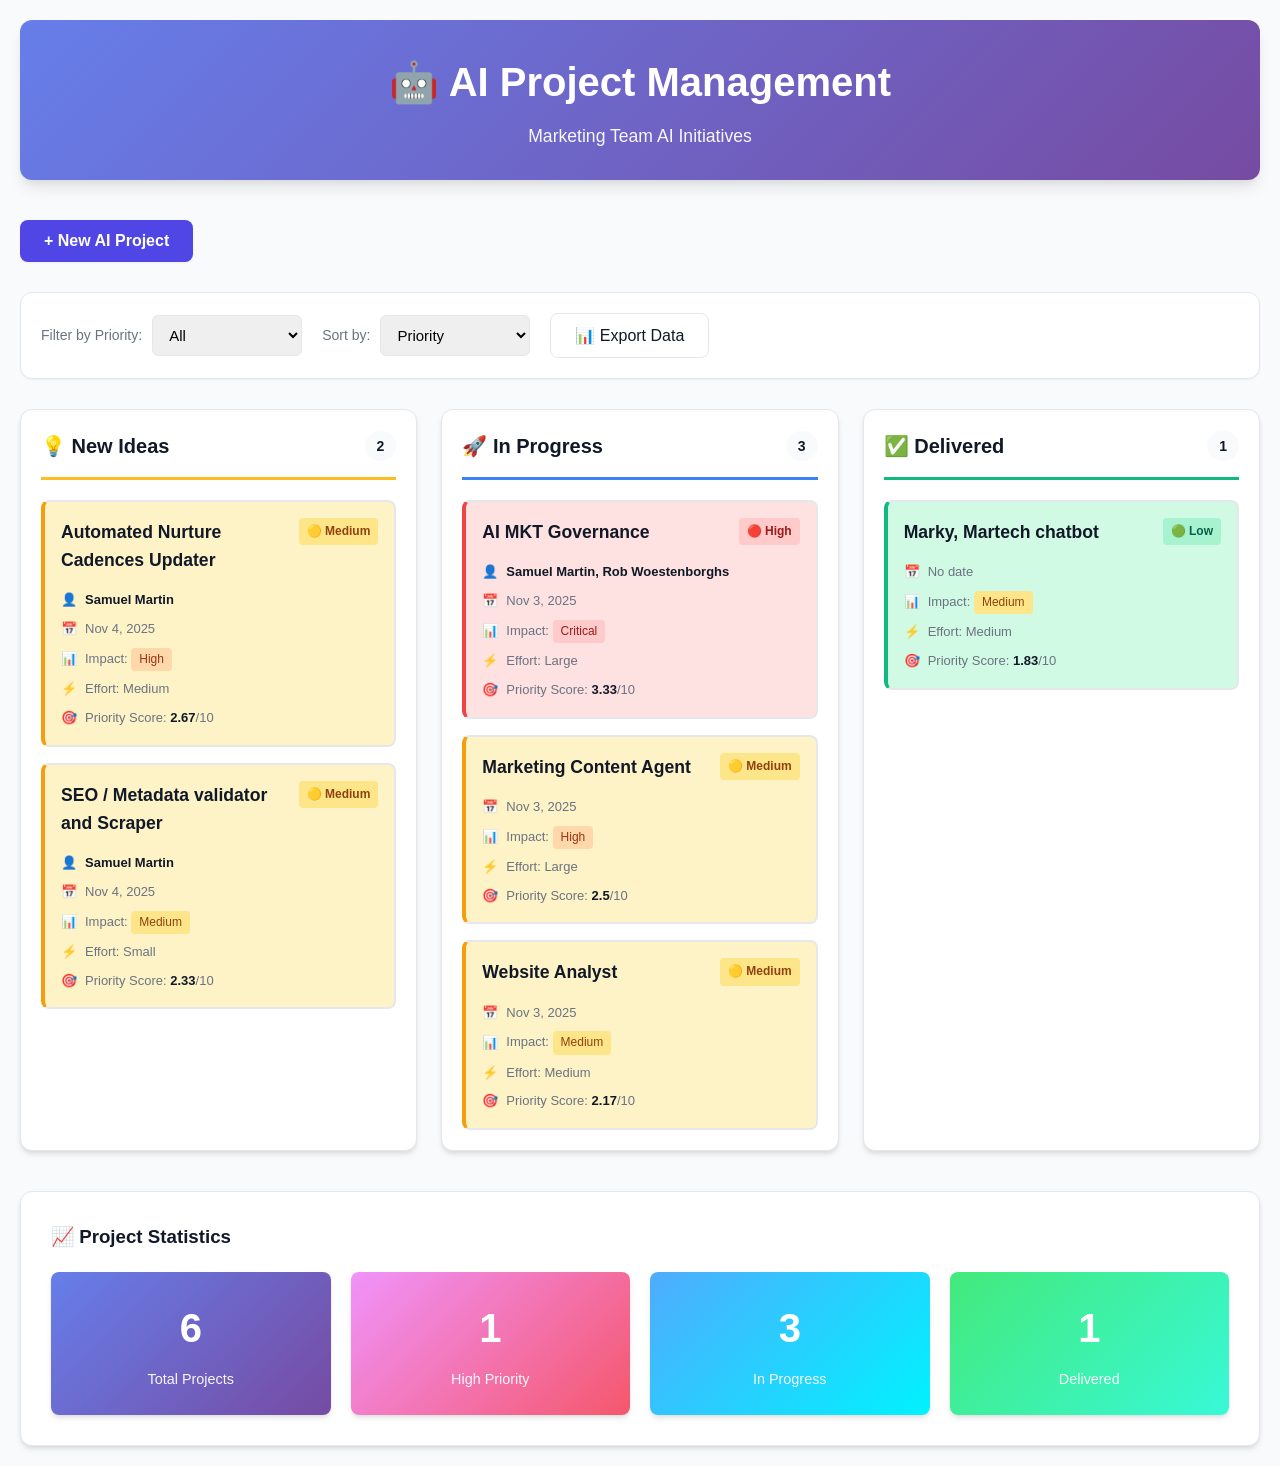
==== index.html @ f388dbe5 "Add AI Project Management System with intake form and prioritization Created a comprehensive project" ====
<!DOCTYPE html>
<html lang="en">
<head>
    <meta charset="UTF-8">
    <meta name="viewport" content="width=device-width, initial-scale=1.0">
    <title>AI Project Management - Marketing Team</title>
    <link rel="stylesheet" href="styles.css">
</head>
<body>
    <div class="container">
        <header>
            <h1>🤖 AI Project Management</h1>
            <p class="subtitle">Marketing Team AI Initiatives</p>
        </header>

        <!-- Intake Form -->
        <section class="intake-section">
            <button class="btn-primary" id="toggleFormBtn">+ New AI Project</button>

            <div class="intake-form-container" id="intakeFormContainer">
                <div class="form-header">
                    <h2>AI Project Intake Form</h2>
                    <button class="btn-close" id="closeFormBtn">&times;</button>
                </div>

                <form id="intakeForm">
                    <div class="form-group">
                        <label for="projectName">Project Name *</label>
                        <input type="text" id="projectName" required placeholder="e.g., AI Content Generator">
                    </div>

                    <div class="form-group">
                        <label for="projectDescription">Description</label>
                        <textarea id="projectDescription" rows="3" placeholder="Brief description of the AI project"></textarea>
                    </div>

                    <div class="form-group">
                        <label for="projectPerson">Assigned To *</label>
                        <input type="text" id="projectPerson" required placeholder="e.g., Samuel Martin">
                    </div>

                    <div class="form-row">
                        <div class="form-group">
                            <label for="projectStatus">Status *</label>
                            <select id="projectStatus" required>
                                <option value="New ideas">New ideas</option>
                                <option value="In progress">In progress</option>
                                <option value="Delivered">Delivered</option>
                            </select>
                        </div>

                        <div class="form-group">
                            <label for="projectPriority">Priority *</label>
                            <select id="projectPriority" required>
                                <option value="High">🔴 High</option>
                                <option value="Medium" selected>🟡 Medium</option>
                                <option value="Low">🟢 Low</option>
                            </select>
                        </div>
                    </div>

                    <div class="form-row">
                        <div class="form-group">
                            <label for="projectDate">Date *</label>
                            <input type="date" id="projectDate" required>
                        </div>

                        <div class="form-group">
                            <label for="projectSubitems">Subitems</label>
                            <input type="text" id="projectSubitems" placeholder="Comma-separated">
                        </div>
                    </div>

                    <div class="form-group">
                        <label for="projectImpact">Business Impact</label>
                        <select id="projectImpact">
                            <option value="Critical">Critical</option>
                            <option value="High">High</option>
                            <option value="Medium" selected>Medium</option>
                            <option value="Low">Low</option>
                        </select>
                    </div>

                    <div class="form-group">
                        <label for="projectEffort">Effort Estimate</label>
                        <select id="projectEffort">
                            <option value="Small">Small (< 1 week)</option>
                            <option value="Medium" selected>Medium (1-4 weeks)</option>
                            <option value="Large">Large (1-3 months)</option>
                            <option value="XLarge">X-Large (> 3 months)</option>
                        </select>
                    </div>

                    <div class="form-actions">
                        <button type="submit" class="btn-primary">Add Project</button>
                        <button type="button" class="btn-secondary" id="cancelFormBtn">Cancel</button>
                    </div>
                </form>
            </div>
        </section>

        <!-- Filter and Sort Controls -->
        <section class="controls">
            <div class="control-group">
                <label for="filterPriority">Filter by Priority:</label>
                <select id="filterPriority">
                    <option value="All">All</option>
                    <option value="High">🔴 High</option>
                    <option value="Medium">🟡 Medium</option>
                    <option value="Low">🟢 Low</option>
                </select>
            </div>

            <div class="control-group">
                <label for="sortBy">Sort by:</label>
                <select id="sortBy">
                    <option value="priority">Priority</option>
                    <option value="date">Date</option>
                    <option value="name">Name</option>
                </select>
            </div>

            <button class="btn-secondary" id="exportBtn">📊 Export Data</button>
        </section>

        <!-- Card View Sections -->
        <div class="board">
            <!-- New Ideas Column -->
            <div class="column">
                <div class="column-header new-ideas">
                    <h2>💡 New Ideas</h2>
                    <span class="count" id="countNewIdeas">0</span>
                </div>
                <div class="cards-container" id="newIdeasCards">
                    <!-- Cards will be injected here -->
                </div>
            </div>

            <!-- In Progress Column -->
            <div class="column">
                <div class="column-header in-progress">
                    <h2>🚀 In Progress</h2>
                    <span class="count" id="countInProgress">0</span>
                </div>
                <div class="cards-container" id="inProgressCards">
                    <!-- Cards will be injected here -->
                </div>
            </div>

            <!-- Delivered Column -->
            <div class="column">
                <div class="column-header delivered">
                    <h2>✅ Delivered</h2>
                    <span class="count" id="countDelivered">0</span>
                </div>
                <div class="cards-container" id="deliveredCards">
                    <!-- Cards will be injected here -->
                </div>
            </div>
        </div>

        <!-- Statistics Section -->
        <section class="statistics">
            <h3>📈 Project Statistics</h3>
            <div class="stats-grid">
                <div class="stat-card">
                    <div class="stat-value" id="totalProjects">0</div>
                    <div class="stat-label">Total Projects</div>
                </div>
                <div class="stat-card">
                    <div class="stat-value" id="highPriorityCount">0</div>
                    <div class="stat-label">High Priority</div>
                </div>
                <div class="stat-card">
                    <div class="stat-value" id="inProgressCount">0</div>
                    <div class="stat-label">In Progress</div>
                </div>
                <div class="stat-card">
                    <div class="stat-value" id="deliveredCount">0</div>
                    <div class="stat-label">Delivered</div>
                </div>
            </div>
        </section>
    </div>

    <!-- Edit Modal -->
    <div class="modal" id="editModal">
        <div class="modal-content">
            <div class="form-header">
                <h2>Edit Project</h2>
                <button class="btn-close" id="closeEditModalBtn">&times;</button>
            </div>
            <form id="editForm">
                <input type="hidden" id="editProjectId">

                <div class="form-group">
                    <label for="editProjectName">Project Name *</label>
                    <input type="text" id="editProjectName" required>
                </div>

                <div class="form-group">
                    <label for="editProjectDescription">Description</label>
                    <textarea id="editProjectDescription" rows="3"></textarea>
                </div>

                <div class="form-group">
                    <label for="editProjectPerson">Assigned To *</label>
                    <input type="text" id="editProjectPerson" required>
                </div>

                <div class="form-row">
                    <div class="form-group">
                        <label for="editProjectStatus">Status *</label>
                        <select id="editProjectStatus" required>
                            <option value="New ideas">New ideas</option>
                            <option value="In progress">In progress</option>
                            <option value="Delivered">Delivered</option>
                        </select>
                    </div>

                    <div class="form-group">
                        <label for="editProjectPriority">Priority *</label>
                        <select id="editProjectPriority" required>
                            <option value="High">🔴 High</option>
                            <option value="Medium">🟡 Medium</option>
                            <option value="Low">🟢 Low</option>
                        </select>
                    </div>
                </div>

                <div class="form-row">
                    <div class="form-group">
                        <label for="editProjectDate">Date *</label>
                        <input type="date" id="editProjectDate" required>
                    </div>

                    <div class="form-group">
                        <label for="editProjectSubitems">Subitems</label>
                        <input type="text" id="editProjectSubitems">
                    </div>
                </div>

                <div class="form-group">
                    <label for="editProjectImpact">Business Impact</label>
                    <select id="editProjectImpact">
                        <option value="Critical">Critical</option>
                        <option value="High">High</option>
                        <option value="Medium">Medium</option>
                        <option value="Low">Low</option>
                    </select>
                </div>

                <div class="form-group">
                    <label for="editProjectEffort">Effort Estimate</label>
                    <select id="editProjectEffort">
                        <option value="Small">Small (< 1 week)</option>
                        <option value="Medium">Medium (1-4 weeks)</option>
                        <option value="Large">Large (1-3 months)</option>
                        <option value="XLarge">X-Large (> 3 months)</option>
                    </select>
                </div>

                <div class="form-actions">
                    <button type="submit" class="btn-primary">Update Project</button>
                    <button type="button" class="btn-danger" id="deleteProjectBtn">Delete Project</button>
                    <button type="button" class="btn-secondary" id="cancelEditBtn">Cancel</button>
                </div>
            </form>
        </div>
    </div>

    <script src="app.js"></script>
</body>
</html>
---- styles.css ----
/* Global Styles */
* {
    margin: 0;
    padding: 0;
    box-sizing: border-box;
}

:root {
    --primary-color: #4f46e5;
    --primary-hover: #4338ca;
    --secondary-color: #6b7280;
    --danger-color: #ef4444;
    --success-color: #10b981;
    --warning-color: #f59e0b;

    --bg-color: #f9fafb;
    --card-bg: #ffffff;
    --border-color: #e5e7eb;

    --text-primary: #111827;
    --text-secondary: #6b7280;

    --priority-high: #fee2e2;
    --priority-medium: #fef3c7;
    --priority-low: #d1fae5;

    --shadow-sm: 0 1px 2px 0 rgba(0, 0, 0, 0.05);
    --shadow-md: 0 4px 6px -1px rgba(0, 0, 0, 0.1), 0 2px 4px -1px rgba(0, 0, 0, 0.06);
    --shadow-lg: 0 10px 15px -3px rgba(0, 0, 0, 0.1), 0 4px 6px -2px rgba(0, 0, 0, 0.05);

    --radius-sm: 6px;
    --radius-md: 8px;
    --radius-lg: 12px;
}

body {
    font-family: -apple-system, BlinkMacSystemFont, 'Segoe UI', 'Roboto', 'Oxygen', 'Ubuntu', 'Cantarell', sans-serif;
    background-color: var(--bg-color);
    color: var(--text-primary);
    line-height: 1.6;
}

.container {
    max-width: 1400px;
    margin: 0 auto;
    padding: 20px;
}

/* Header */
header {
    text-align: center;
    margin-bottom: 40px;
    padding: 30px 0;
    background: linear-gradient(135deg, #667eea 0%, #764ba2 100%);
    border-radius: var(--radius-lg);
    color: white;
    box-shadow: var(--shadow-lg);
}

header h1 {
    font-size: 2.5rem;
    margin-bottom: 8px;
}

.subtitle {
    font-size: 1.1rem;
    opacity: 0.95;
}

/* Intake Form Section */
.intake-section {
    margin-bottom: 30px;
}

.btn-primary {
    background-color: var(--primary-color);
    color: white;
    border: none;
    padding: 12px 24px;
    font-size: 16px;
    font-weight: 600;
    border-radius: var(--radius-md);
    cursor: pointer;
    transition: all 0.2s;
    box-shadow: var(--shadow-sm);
}

.btn-primary:hover {
    background-color: var(--primary-hover);
    box-shadow: var(--shadow-md);
    transform: translateY(-1px);
}

.btn-secondary {
    background-color: white;
    color: var(--text-primary);
    border: 1px solid var(--border-color);
    padding: 12px 24px;
    font-size: 16px;
    font-weight: 500;
    border-radius: var(--radius-md);
    cursor: pointer;
    transition: all 0.2s;
}

.btn-secondary:hover {
    background-color: var(--bg-color);
    border-color: var(--secondary-color);
}

.btn-danger {
    background-color: var(--danger-color);
    color: white;
    border: none;
    padding: 12px 24px;
    font-size: 16px;
    font-weight: 600;
    border-radius: var(--radius-md);
    cursor: pointer;
    transition: all 0.2s;
}

.btn-danger:hover {
    background-color: #dc2626;
    box-shadow: var(--shadow-md);
}

.btn-close {
    background: none;
    border: none;
    font-size: 28px;
    cursor: pointer;
    color: var(--text-secondary);
    line-height: 1;
    padding: 0;
    width: 32px;
    height: 32px;
    display: flex;
    align-items: center;
    justify-content: center;
    border-radius: 50%;
    transition: all 0.2s;
}

.btn-close:hover {
    background-color: var(--bg-color);
    color: var(--text-primary);
}

.intake-form-container {
    display: none;
    background-color: var(--card-bg);
    padding: 30px;
    margin-top: 20px;
    border-radius: var(--radius-lg);
    box-shadow: var(--shadow-lg);
    border: 1px solid var(--border-color);
}

.intake-form-container.active {
    display: block;
    animation: slideDown 0.3s ease-out;
}

@keyframes slideDown {
    from {
        opacity: 0;
        transform: translateY(-10px);
    }
    to {
        opacity: 1;
        transform: translateY(0);
    }
}

.form-header {
    display: flex;
    justify-content: space-between;
    align-items: center;
    margin-bottom: 24px;
}

.form-header h2 {
    color: var(--text-primary);
    font-size: 1.5rem;
}

.form-group {
    margin-bottom: 20px;
}

.form-row {
    display: grid;
    grid-template-columns: 1fr 1fr;
    gap: 20px;
}

label {
    display: block;
    margin-bottom: 6px;
    font-weight: 500;
    color: var(--text-primary);
    font-size: 14px;
}

input[type="text"],
input[type="date"],
textarea,
select {
    width: 100%;
    padding: 10px 12px;
    border: 1px solid var(--border-color);
    border-radius: var(--radius-sm);
    font-size: 15px;
    font-family: inherit;
    transition: all 0.2s;
}

input:focus,
textarea:focus,
select:focus {
    outline: none;
    border-color: var(--primary-color);
    box-shadow: 0 0 0 3px rgba(79, 70, 229, 0.1);
}

textarea {
    resize: vertical;
}

.form-actions {
    display: flex;
    gap: 12px;
    margin-top: 24px;
}

/* Controls */
.controls {
    background-color: var(--card-bg);
    padding: 20px;
    border-radius: var(--radius-lg);
    margin-bottom: 30px;
    display: flex;
    align-items: center;
    gap: 20px;
    flex-wrap: wrap;
    box-shadow: var(--shadow-sm);
    border: 1px solid var(--border-color);
}

.control-group {
    display: flex;
    align-items: center;
    gap: 10px;
}

.control-group label {
    margin: 0;
    font-size: 14px;
    color: var(--text-secondary);
}

.control-group select {
    width: auto;
    min-width: 150px;
}

/* Board Layout */
.board {
    display: grid;
    grid-template-columns: repeat(auto-fit, minmax(350px, 1fr));
    gap: 24px;
    margin-bottom: 40px;
}

.column {
    background-color: var(--card-bg);
    border-radius: var(--radius-lg);
    padding: 20px;
    box-shadow: var(--shadow-md);
    border: 1px solid var(--border-color);
}

.column-header {
    display: flex;
    justify-content: space-between;
    align-items: center;
    margin-bottom: 20px;
    padding-bottom: 15px;
    border-bottom: 3px solid;
}

.column-header.new-ideas {
    border-bottom-color: #fbbf24;
}

.column-header.in-progress {
    border-bottom-color: #3b82f6;
}

.column-header.delivered {
    border-bottom-color: #10b981;
}

.column-header h2 {
    font-size: 1.25rem;
    font-weight: 600;
}

.count {
    background-color: var(--bg-color);
    color: var(--text-primary);
    padding: 4px 12px;
    border-radius: 20px;
    font-size: 14px;
    font-weight: 600;
}

.cards-container {
    display: flex;
    flex-direction: column;
    gap: 16px;
    min-height: 200px;
}

/* Project Card */
.project-card {
    background-color: white;
    border: 2px solid var(--border-color);
    border-radius: var(--radius-md);
    padding: 16px;
    transition: all 0.2s;
    cursor: pointer;
}

.project-card:hover {
    border-color: var(--primary-color);
    box-shadow: var(--shadow-md);
    transform: translateY(-2px);
}

.project-card.priority-high {
    border-left: 4px solid #ef4444;
    background-color: var(--priority-high);
}

.project-card.priority-medium {
    border-left: 4px solid #f59e0b;
    background-color: var(--priority-medium);
}

.project-card.priority-low {
    border-left: 4px solid #10b981;
    background-color: var(--priority-low);
}

.card-header {
    display: flex;
    justify-content: space-between;
    align-items: start;
    margin-bottom: 12px;
}

.card-title {
    font-size: 1.1rem;
    font-weight: 600;
    color: var(--text-primary);
    margin-bottom: 4px;
}

.priority-badge {
    font-size: 12px;
    font-weight: 600;
    padding: 4px 8px;
    border-radius: 4px;
    white-space: nowrap;
}

.priority-badge.high {
    background-color: #fecaca;
    color: #991b1b;
}

.priority-badge.medium {
    background-color: #fde68a;
    color: #92400e;
}

.priority-badge.low {
    background-color: #a7f3d0;
    color: #065f46;
}

.card-description {
    color: var(--text-secondary);
    font-size: 14px;
    margin-bottom: 12px;
    line-height: 1.5;
}

.card-meta {
    display: flex;
    flex-direction: column;
    gap: 8px;
    font-size: 13px;
}

.meta-row {
    display: flex;
    align-items: center;
    gap: 8px;
    color: var(--text-secondary);
}

.meta-row strong {
    color: var(--text-primary);
}

.subitems {
    display: flex;
    flex-wrap: wrap;
    gap: 6px;
    margin-top: 12px;
}

.subitem {
    background-color: var(--bg-color);
    color: var(--text-secondary);
    padding: 4px 10px;
    border-radius: 12px;
    font-size: 12px;
    border: 1px solid var(--border-color);
}

.impact-badge {
    display: inline-flex;
    align-items: center;
    gap: 4px;
    padding: 2px 8px;
    border-radius: 4px;
    font-size: 12px;
    font-weight: 500;
}

.impact-badge.critical {
    background-color: #fecaca;
    color: #991b1b;
}

.impact-badge.high {
    background-color: #fed7aa;
    color: #9a3412;
}

.impact-badge.medium {
    background-color: #fde68a;
    color: #92400e;
}

.impact-badge.low {
    background-color: #dbeafe;
    color: #1e40af;
}

/* Statistics */
.statistics {
    background-color: var(--card-bg);
    padding: 30px;
    border-radius: var(--radius-lg);
    box-shadow: var(--shadow-md);
    border: 1px solid var(--border-color);
}

.statistics h3 {
    margin-bottom: 20px;
    color: var(--text-primary);
}

.stats-grid {
    display: grid;
    grid-template-columns: repeat(auto-fit, minmax(200px, 1fr));
    gap: 20px;
}

.stat-card {
    background: linear-gradient(135deg, #667eea 0%, #764ba2 100%);
    color: white;
    padding: 24px;
    border-radius: var(--radius-md);
    text-align: center;
    box-shadow: var(--shadow-md);
}

.stat-card:nth-child(2) {
    background: linear-gradient(135deg, #f093fb 0%, #f5576c 100%);
}

.stat-card:nth-child(3) {
    background: linear-gradient(135deg, #4facfe 0%, #00f2fe 100%);
}

.stat-card:nth-child(4) {
    background: linear-gradient(135deg, #43e97b 0%, #38f9d7 100%);
}

.stat-value {
    font-size: 2.5rem;
    font-weight: 700;
    margin-bottom: 8px;
}

.stat-label {
    font-size: 0.9rem;
    opacity: 0.95;
    font-weight: 500;
}

/* Modal */
.modal {
    display: none;
    position: fixed;
    z-index: 1000;
    left: 0;
    top: 0;
    width: 100%;
    height: 100%;
    background-color: rgba(0, 0, 0, 0.5);
    backdrop-filter: blur(4px);
}

.modal.active {
    display: flex;
    align-items: center;
    justify-content: center;
    animation: fadeIn 0.2s ease-out;
}

@keyframes fadeIn {
    from {
        opacity: 0;
    }
    to {
        opacity: 1;
    }
}

.modal-content {
    background-color: var(--card-bg);
    padding: 30px;
    border-radius: var(--radius-lg);
    box-shadow: var(--shadow-lg);
    width: 90%;
    max-width: 600px;
    max-height: 90vh;
    overflow-y: auto;
    animation: slideUp 0.3s ease-out;
}

@keyframes slideUp {
    from {
        transform: translateY(20px);
        opacity: 0;
    }
    to {
        transform: translateY(0);
        opacity: 1;
    }
}

/* Empty State */
.empty-state {
    text-align: center;
    padding: 40px 20px;
    color: var(--text-secondary);
}

.empty-state-icon {
    font-size: 3rem;
    margin-bottom: 12px;
    opacity: 0.5;
}

.empty-state-text {
    font-size: 14px;
}

/* Responsive Design */
@media (max-width: 768px) {
    header h1 {
        font-size: 1.8rem;
    }

    .board {
        grid-template-columns: 1fr;
    }

    .form-row {
        grid-template-columns: 1fr;
    }

    .controls {
        flex-direction: column;
        align-items: stretch;
    }

    .control-group {
        flex-direction: column;
        align-items: stretch;
    }

    .control-group select {
        width: 100%;
    }

    .stats-grid {
        grid-template-columns: 1fr;
    }

    .form-actions {
        flex-direction: column;
    }

    .form-actions button {
        width: 100%;
    }
}

/* Utility Classes */
.hidden {
    display: none !important;
}

/* Loading State */
.loading {
    text-align: center;
    padding: 20px;
    color: var(--text-secondary);
}

/* Success Message */
.success-message {
    background-color: #d1fae5;
    color: #065f46;
    padding: 12px 16px;
    border-radius: var(--radius-md);
    margin-bottom: 16px;
    border-left: 4px solid #10b981;
    animation: slideDown 0.3s ease-out;
}
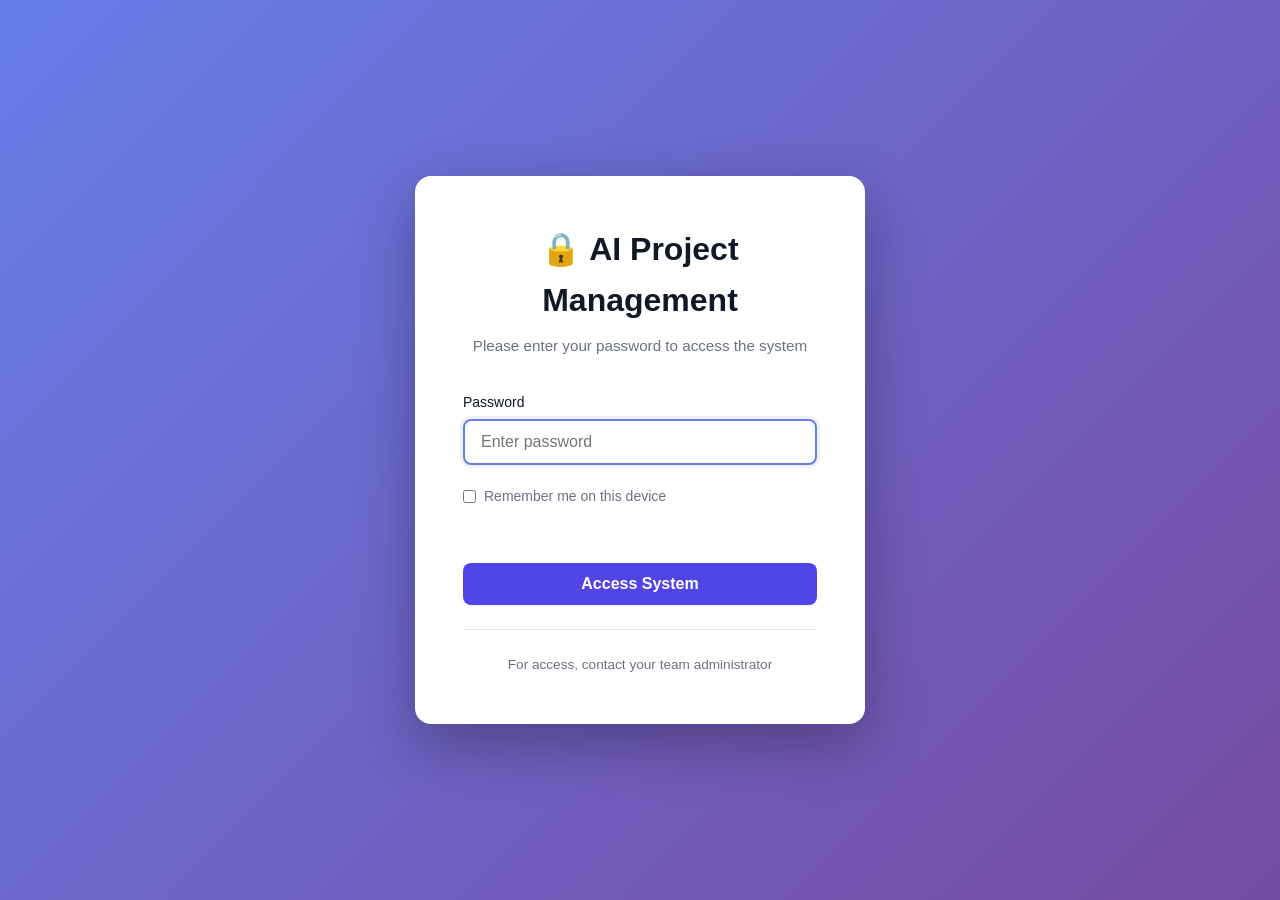
==== commit c903a801: "Add password authentication system for data protection Implemented client-side authentication to pro" ====
--- a/index.html
+++ b/index.html
@@ -7,10 +7,40 @@
     <link rel="stylesheet" href="styles.css">
 </head>
 <body>
-    <div class="container">
+    <!-- Authentication Screen -->
+    <div class="auth-screen" id="authScreen">
+        <div class="auth-container">
+            <div class="auth-header">
+                <h1>🔒 AI Project Management</h1>
+                <p>Please enter your password to access the system</p>
+            </div>
+            <form id="authForm">
+                <div class="form-group">
+                    <label for="password">Password</label>
+                    <input type="password" id="password" required autofocus placeholder="Enter password">
+                </div>
+                <div class="form-group-checkbox">
+                    <input type="checkbox" id="rememberMe">
+                    <label for="rememberMe">Remember me on this device</label>
+                </div>
+                <div id="authError" class="auth-error"></div>
+                <button type="submit" class="btn-primary btn-block">Access System</button>
+            </form>
+            <div class="auth-footer">
+                <p>For access, contact your team administrator</p>
+            </div>
+        </div>
+    </div>
+
+    <div class="container" id="mainContent">
         <header>
-            <h1>🤖 AI Project Management</h1>
-            <p class="subtitle">Marketing Team AI Initiatives</p>
+            <div class="header-content">
+                <div>
+                    <h1>🤖 AI Project Management</h1>
+                    <p class="subtitle">Marketing Team AI Initiatives</p>
+                </div>
+                <button class="btn-logout" id="logoutBtn">Logout</button>
+            </div>
         </header>
 
         <!-- Intake Form -->
--- a/styles.css
+++ b/styles.css
@@ -3,6 +3,120 @@
     margin: 0;
     padding: 0;
     box-sizing: border-box;
+}
+
+/* Authentication Screen */
+.auth-screen {
+    position: fixed;
+    top: 0;
+    left: 0;
+    width: 100%;
+    height: 100%;
+    background: linear-gradient(135deg, #667eea 0%, #764ba2 100%);
+    display: flex;
+    align-items: center;
+    justify-content: center;
+    z-index: 10000;
+}
+
+.auth-screen.hidden {
+    display: none;
+}
+
+.auth-container {
+    background-color: white;
+    border-radius: 16px;
+    box-shadow: 0 20px 60px rgba(0, 0, 0, 0.3);
+    padding: 48px;
+    width: 90%;
+    max-width: 450px;
+    animation: slideUp 0.4s ease-out;
+}
+
+.auth-header {
+    text-align: center;
+    margin-bottom: 32px;
+}
+
+.auth-header h1 {
+    font-size: 2rem;
+    color: #111827;
+    margin-bottom: 8px;
+}
+
+.auth-header p {
+    color: #6b7280;
+    font-size: 0.95rem;
+}
+
+.auth-footer {
+    text-align: center;
+    margin-top: 24px;
+    padding-top: 24px;
+    border-top: 1px solid #e5e7eb;
+}
+
+.auth-footer p {
+    color: #6b7280;
+    font-size: 0.85rem;
+}
+
+.form-group-checkbox {
+    display: flex;
+    align-items: center;
+    gap: 8px;
+    margin-bottom: 20px;
+}
+
+.form-group-checkbox input[type="checkbox"] {
+    width: auto;
+    margin: 0;
+    cursor: pointer;
+}
+
+.form-group-checkbox label {
+    margin: 0;
+    cursor: pointer;
+    font-size: 14px;
+    font-weight: normal;
+    color: #6b7280;
+}
+
+.auth-error {
+    color: #ef4444;
+    font-size: 14px;
+    margin-bottom: 16px;
+    text-align: center;
+    min-height: 20px;
+}
+
+.btn-block {
+    width: 100%;
+}
+
+input[type="password"] {
+    width: 100%;
+    padding: 12px 16px;
+    border: 2px solid #e5e7eb;
+    border-radius: 8px;
+    font-size: 16px;
+    font-family: inherit;
+    transition: all 0.2s;
+}
+
+input[type="password"]:focus {
+    outline: none;
+    border-color: #667eea;
+    box-shadow: 0 0 0 3px rgba(102, 126, 234, 0.1);
+}
+
+/* Main Content - Hidden by default */
+#mainContent {
+    display: none;
+}
+
+#mainContent.authenticated {
+    display: block;
 }
 
 :root {
@@ -48,15 +162,27 @@
 
 /* Header */
 header {
-    text-align: center;
     margin-bottom: 40px;
-    padding: 30px 0;
+    padding: 30px;
     background: linear-gradient(135deg, #667eea 0%, #764ba2 100%);
     border-radius: var(--radius-lg);
     color: white;
     box-shadow: var(--shadow-lg);
 }
 
+.header-content {
+    display: flex;
+    justify-content: space-between;
+    align-items: center;
+    flex-wrap: wrap;
+    gap: 20px;
+}
+
+.header-content > div {
+    text-align: center;
+    flex: 1;
+}
+
 header h1 {
     font-size: 2.5rem;
     margin-bottom: 8px;
@@ -65,6 +191,25 @@
 .subtitle {
     font-size: 1.1rem;
     opacity: 0.95;
+}
+
+.btn-logout {
+    background-color: rgba(255, 255, 255, 0.2);
+    color: white;
+    border: 2px solid rgba(255, 255, 255, 0.3);
+    padding: 10px 20px;
+    font-size: 14px;
+    font-weight: 600;
+    border-radius: var(--radius-md);
+    cursor: pointer;
+    transition: all 0.2s;
+    white-space: nowrap;
+}
+
+.btn-logout:hover {
+    background-color: rgba(255, 255, 255, 0.3);
+    border-color: rgba(255, 255, 255, 0.5);
+    transform: translateY(-1px);
 }
 
 /* Intake Form Section */
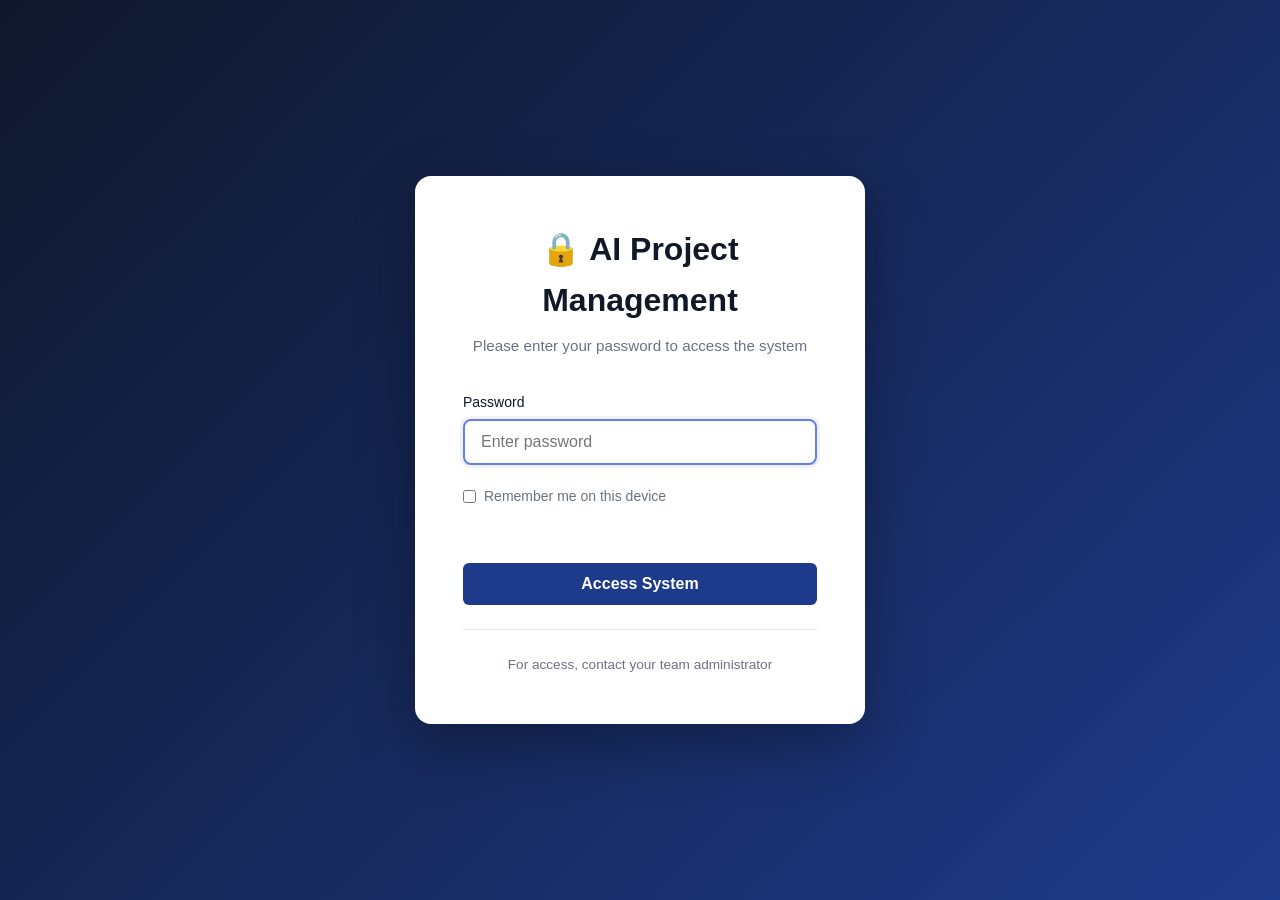
==== commit 022bee6c: "Fix authentication bug and redesign UI with report generator Authentication Fix: - Fixed bug where s" ====
--- a/index.html
+++ b/index.html
@@ -150,7 +150,8 @@
                 </select>
             </div>
 
-            <button class="btn-secondary" id="exportBtn">📊 Export Data</button>
+            <button class="btn-secondary" id="exportBtn">Export Data</button>
+            <button class="btn-secondary" id="generateReportBtn">Generate Report</button>
         </section>
 
         <!-- Card View Sections -->
@@ -213,6 +214,26 @@
         </section>
     </div>
 
+    <!-- Report Modal -->
+    <div class="modal" id="reportModal">
+        <div class="modal-content report-modal-content">
+            <div class="form-header">
+                <h2>AI Projects Report</h2>
+                <button class="btn-close" id="closeReportModalBtn">&times;</button>
+            </div>
+
+            <div id="reportContent" class="report-content">
+                <!-- Report will be generated here -->
+            </div>
+
+            <div class="form-actions">
+                <button class="btn-primary" id="printReportBtn">Print Report</button>
+                <button class="btn-secondary" id="downloadReportPdfBtn">Download as PDF</button>
+                <button class="btn-secondary" id="closeReportBtn">Close</button>
+            </div>
+        </div>
+    </div>
+
     <!-- Edit Modal -->
     <div class="modal" id="editModal">
         <div class="modal-content">
--- a/styles.css
+++ b/styles.css
@@ -12,7 +12,7 @@
     left: 0;
     width: 100%;
     height: 100%;
-    background: linear-gradient(135deg, #667eea 0%, #764ba2 100%);
+    background: linear-gradient(135deg, #0f172a 0%, #1e3a8a 100%);
     display: flex;
     align-items: center;
     justify-content: center;
@@ -120,31 +120,45 @@
 }
 
 :root {
-    --primary-color: #4f46e5;
-    --primary-hover: #4338ca;
-    --secondary-color: #6b7280;
-    --danger-color: #ef4444;
-    --success-color: #10b981;
-    --warning-color: #f59e0b;
-
-    --bg-color: #f9fafb;
+    /* Professional Color Palette */
+    --primary-color: #1e3a8a;
+    --primary-hover: #1e40af;
+    --primary-light: #3b82f6;
+    --secondary-color: #64748b;
+    --danger-color: #dc2626;
+    --success-color: #059669;
+    --warning-color: #d97706;
+
+    /* Neutral Colors */
+    --bg-color: #f8fafc;
     --card-bg: #ffffff;
-    --border-color: #e5e7eb;
-
-    --text-primary: #111827;
-    --text-secondary: #6b7280;
-
-    --priority-high: #fee2e2;
-    --priority-medium: #fef3c7;
-    --priority-low: #d1fae5;
-
-    --shadow-sm: 0 1px 2px 0 rgba(0, 0, 0, 0.05);
-    --shadow-md: 0 4px 6px -1px rgba(0, 0, 0, 0.1), 0 2px 4px -1px rgba(0, 0, 0, 0.06);
-    --shadow-lg: 0 10px 15px -3px rgba(0, 0, 0, 0.1), 0 4px 6px -2px rgba(0, 0, 0, 0.05);
-
-    --radius-sm: 6px;
-    --radius-md: 8px;
-    --radius-lg: 12px;
+    --border-color: #e2e8f0;
+    --border-light: #f1f5f9;
+
+    /* Text Colors */
+    --text-primary: #0f172a;
+    --text-secondary: #64748b;
+    --text-muted: #94a3b8;
+
+    /* Priority Colors - Subtle and Professional */
+    --priority-high: #fef2f2;
+    --priority-high-border: #dc2626;
+    --priority-medium: #fffbeb;
+    --priority-medium-border: #d97706;
+    --priority-low: #f0fdf4;
+    --priority-low-border: #059669;
+
+    /* Shadows - Subtle and Elegant */
+    --shadow-sm: 0 1px 2px 0 rgba(0, 0, 0, 0.03);
+    --shadow-md: 0 2px 8px -2px rgba(0, 0, 0, 0.08);
+    --shadow-lg: 0 8px 24px -4px rgba(0, 0, 0, 0.1);
+    --shadow-xl: 0 20px 40px -8px rgba(0, 0, 0, 0.12);
+
+    /* Border Radius */
+    --radius-sm: 4px;
+    --radius-md: 6px;
+    --radius-lg: 8px;
+    --radius-xl: 12px;
 }
 
 body {
@@ -162,12 +176,13 @@
 
 /* Header */
 header {
-    margin-bottom: 40px;
-    padding: 30px;
-    background: linear-gradient(135deg, #667eea 0%, #764ba2 100%);
+    margin-bottom: 32px;
+    padding: 28px 32px;
+    background: linear-gradient(135deg, #0f172a 0%, #1e3a8a 100%);
     border-radius: var(--radius-lg);
     color: white;
-    box-shadow: var(--shadow-lg);
+    box-shadow: var(--shadow-md);
+    border: 1px solid rgba(255, 255, 255, 0.1);
 }
 
 .header-content {
@@ -436,15 +451,15 @@
 }
 
 .column-header.new-ideas {
-    border-bottom-color: #fbbf24;
+    border-bottom-color: var(--warning-color);
 }
 
 .column-header.in-progress {
-    border-bottom-color: #3b82f6;
+    border-bottom-color: var(--primary-light);
 }
 
 .column-header.delivered {
-    border-bottom-color: #10b981;
+    border-bottom-color: var(--success-color);
 }
 
 .column-header h2 {
@@ -485,17 +500,17 @@
 }
 
 .project-card.priority-high {
-    border-left: 4px solid #ef4444;
+    border-left: 3px solid var(--priority-high-border);
     background-color: var(--priority-high);
 }
 
 .project-card.priority-medium {
-    border-left: 4px solid #f59e0b;
+    border-left: 3px solid var(--priority-medium-border);
     background-color: var(--priority-medium);
 }
 
 .project-card.priority-low {
-    border-left: 4px solid #10b981;
+    border-left: 3px solid var(--priority-low-border);
     background-color: var(--priority-low);
 }
 
@@ -628,24 +643,35 @@
 }
 
 .stat-card {
-    background: linear-gradient(135deg, #667eea 0%, #764ba2 100%);
-    color: white;
+    background: white;
+    color: var(--text-primary);
     padding: 24px;
-    border-radius: var(--radius-md);
+    border-radius: var(--radius-lg);
     text-align: center;
+    box-shadow: var(--shadow-sm);
+    border: 1px solid var(--border-color);
+    transition: all 0.2s;
+}
+
+.stat-card:hover {
     box-shadow: var(--shadow-md);
-}
-
-.stat-card:nth-child(2) {
-    background: linear-gradient(135deg, #f093fb 0%, #f5576c 100%);
-}
-
-.stat-card:nth-child(3) {
-    background: linear-gradient(135deg, #4facfe 0%, #00f2fe 100%);
-}
-
-.stat-card:nth-child(4) {
-    background: linear-gradient(135deg, #43e97b 0%, #38f9d7 100%);
+    transform: translateY(-2px);
+}
+
+.stat-card:nth-child(1) .stat-value {
+    color: var(--primary-color);
+}
+
+.stat-card:nth-child(2) .stat-value {
+    color: var(--danger-color);
+}
+
+.stat-card:nth-child(3) .stat-value {
+    color: var(--primary-light);
+}
+
+.stat-card:nth-child(4) .stat-value {
+    color: var(--success-color);
 }
 
 .stat-value {
@@ -655,9 +681,12 @@
 }
 
 .stat-label {
-    font-size: 0.9rem;
-    opacity: 0.95;
+    font-size: 0.875rem;
+    color: var(--text-secondary);
     font-weight: 500;
+    text-transform: uppercase;
+    letter-spacing: 0.5px;
+    margin-top: 4px;
 }
 
 /* Modal */
@@ -792,3 +821,160 @@
     border-left: 4px solid #10b981;
     animation: slideDown 0.3s ease-out;
 }
+
+/* Report Modal */
+.report-modal-content {
+    max-width: 900px;
+    max-height: 90vh;
+}
+
+.report-content {
+    margin: 24px 0;
+    max-height: 60vh;
+    overflow-y: auto;
+}
+
+.report-header {
+    text-align: center;
+    padding: 32px 0;
+    border-bottom: 2px solid var(--border-color);
+    margin-bottom: 32px;
+}
+
+.report-title {
+    font-size: 2rem;
+    color: var(--text-primary);
+    margin-bottom: 8px;
+}
+
+.report-subtitle {
+    color: var(--text-secondary);
+    font-size: 1rem;
+}
+
+.report-section {
+    margin-bottom: 32px;
+}
+
+.report-section-title {
+    font-size: 1.25rem;
+    color: var(--text-primary);
+    margin-bottom: 16px;
+    padding-bottom: 8px;
+    border-bottom: 1px solid var(--border-light);
+}
+
+.report-summary-grid {
+    display: grid;
+    grid-template-columns: repeat(auto-fit, minmax(200px, 1fr));
+    gap: 16px;
+    margin-bottom: 24px;
+}
+
+.report-summary-card {
+    background: var(--bg-color);
+    padding: 20px;
+    border-radius: var(--radius-md);
+    border: 1px solid var(--border-color);
+}
+
+.report-summary-label {
+    font-size: 0.875rem;
+    color: var(--text-secondary);
+    text-transform: uppercase;
+    letter-spacing: 0.5px;
+    margin-bottom: 8px;
+}
+
+.report-summary-value {
+    font-size: 2rem;
+    font-weight: 700;
+    color: var(--primary-color);
+}
+
+.report-table {
+    width: 100%;
+    border-collapse: collapse;
+    margin-top: 16px;
+}
+
+.report-table th {
+    background-color: var(--bg-color);
+    color: var(--text-primary);
+    font-weight: 600;
+    text-align: left;
+    padding: 12px;
+    border-bottom: 2px solid var(--border-color);
+    font-size: 0.875rem;
+    text-transform: uppercase;
+    letter-spacing: 0.5px;
+}
+
+.report-table td {
+    padding: 12px;
+    border-bottom: 1px solid var(--border-light);
+    color: var(--text-secondary);
+}
+
+.report-table tr:hover {
+    background-color: var(--bg-color);
+}
+
+.report-priority-badge {
+    display: inline-block;
+    padding: 4px 12px;
+    border-radius: 12px;
+    font-size: 0.75rem;
+    font-weight: 600;
+}
+
+.report-priority-badge.high {
+    background-color: var(--priority-high);
+    color: var(--priority-high-border);
+}
+
+.report-priority-badge.medium {
+    background-color: var(--priority-medium);
+    color: var(--priority-medium-border);
+}
+
+.report-priority-badge.low {
+    background-color: var(--priority-low);
+    color: var(--priority-low-border);
+}
+
+.report-chart {
+    margin: 24px 0;
+    padding: 20px;
+    background: var(--bg-color);
+    border-radius: var(--radius-md);
+    border: 1px solid var(--border-color);
+}
+
+.report-footer {
+    margin-top: 32px;
+    padding-top: 16px;
+    border-top: 1px solid var(--border-color);
+    text-align: center;
+    color: var(--text-muted);
+    font-size: 0.875rem;
+}
+
+/* Print Styles */
+@media print {
+    .form-actions,
+    .form-header button {
+        display: none !important;
+    }
+
+    .report-modal-content {
+        box-shadow: none;
+        max-width: 100%;
+        max-height: none;
+    }
+
+    .report-content {
+        max-height: none;
+        overflow: visible;
+    }
+}
